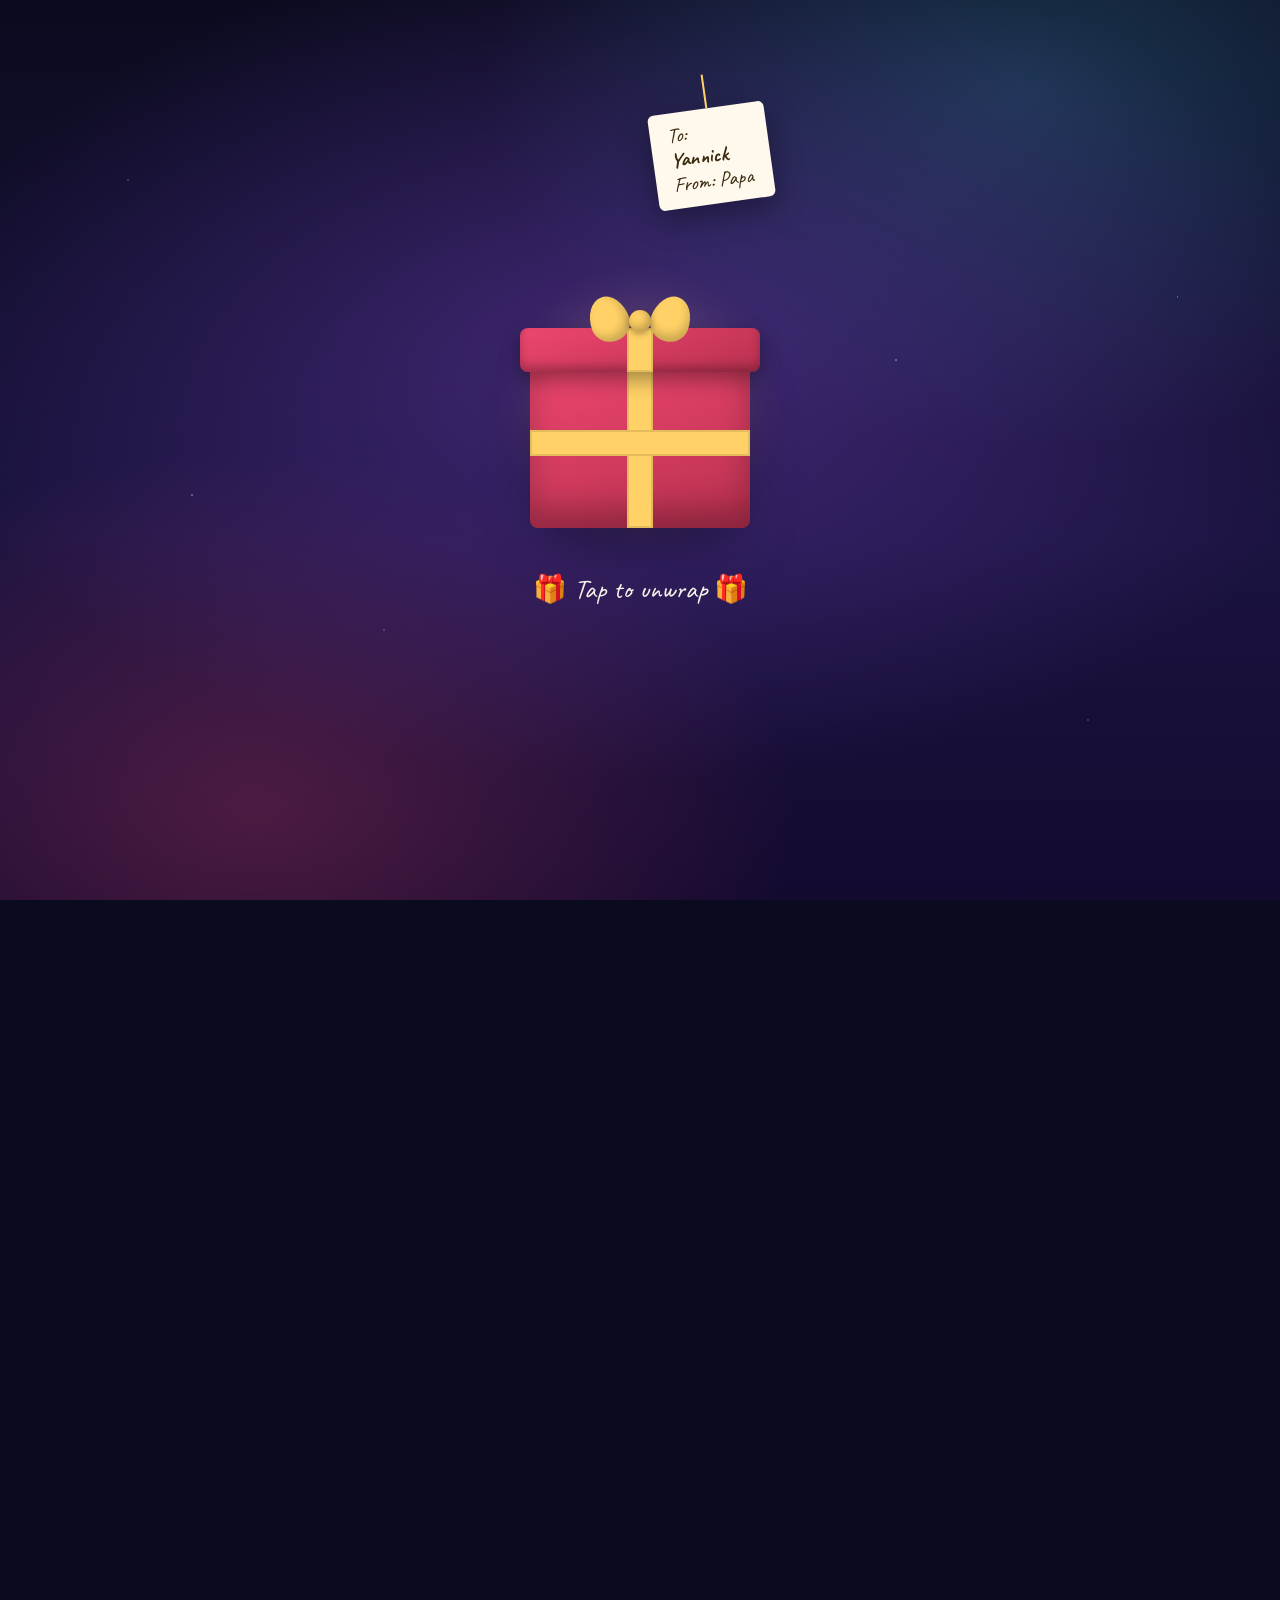
==== index.html @ 854dd278 "Initial commit: brigger.dk birthday gift site Static HTML/CSS/JS site with gift-box unwrap intro, fu" ====
<!doctype html>
<html lang="en">
<head>
  <meta charset="utf-8">
  <meta name="viewport" content="width=device-width, initial-scale=1, viewport-fit=cover">
  <title>brigger.dk — A gift for Yannick</title>
  <meta name="description" content="A little corner of the internet, wrapped up with love. brigger.dk is Yannick Brigger's own domain — a birthday present from Papa.">
  <meta name="theme-color" content="#0b0b1f">
  <link rel="icon" href="data:image/svg+xml,%3Csvg xmlns='http://www.w3.org/2000/svg' viewBox='0 0 100 100'%3E%3Ctext y='.9em' font-size='90'%3E%F0%9F%8E%81%3C/text%3E%3C/svg%3E">
  <link rel="preconnect" href="https://fonts.googleapis.com">
  <link rel="preconnect" href="https://fonts.gstatic.com" crossorigin>
  <link href="https://fonts.googleapis.com/css2?family=Fraunces:ital,wght@0,400;0,700;0,900;1,700&family=Inter:wght@400;500;600&family=Caveat:wght@500;700&display=swap" rel="stylesheet">
  <link rel="stylesheet" href="styles.css">
</head>
<body>

  <!-- =========================================================
       SCENE 1 — The gift box (intro)
       ========================================================= -->
  <section id="gift-scene" aria-label="A gift to unwrap">
    <div class="stars" aria-hidden="true"></div>

    <div class="gift-stage">
      <div class="tag" aria-hidden="true">
        <span class="tag-line">To: <strong>Yannick</strong></span>
        <span class="tag-line">From: Papa</span>
      </div>

      <div class="gift-box" id="giftBox" role="button" tabindex="0"
           aria-label="Tap to unwrap your birthday present">
        <div class="box-lid">
          <div class="ribbon-h"></div>
        </div>
        <div class="box-body">
          <div class="ribbon-v"></div>
          <div class="ribbon-h"></div>
        </div>
        <div class="bow">
          <span class="bow-left"></span>
          <span class="bow-right"></span>
          <span class="bow-knot"></span>
        </div>
        <div class="glow" aria-hidden="true"></div>
      </div>

      <p class="unwrap-hint">🎁 Tap to unwrap 🎁</p>
    </div>

    <canvas id="confetti" aria-hidden="true"></canvas>
  </section>


  <!-- =========================================================
       SCENE 2 — The site itself (revealed after unwrap)
       ========================================================= -->
  <main id="site" aria-hidden="true">

    <!-- Hero -->
    <header class="hero">
      <div class="hero-inner">
        <p class="kicker">brigger.dk presents</p>
        <h1>
          <span class="wish" id="wish">Happy Birthday</span><span class="wish-comma">,</span><br>
          <span class="name">Yannick!</span>
        </h1>
        <p class="sub">A tiny corner of the internet, wrapped up and handed to you with love. <br>Do whatever you want with it — it's yours. 💙</p>
        <a class="scroll-cue" href="#about" aria-label="Scroll for more">
          <span></span>
        </a>
      </div>
    </header>

    <!-- About / fun facts -->
    <section class="section about" id="about">
      <h2>Things the world should know about the birthday kid</h2>
      <div class="cards">
        <article class="card reveal"><span class="emoji">🇨🇭🇺🇸</span><h3>Swiss &amp; American</h3><p>One passport wasn't enough.</p></article>
        <article class="card reveal"><span class="emoji">🎓</span><h3>Master of Arts in Law &amp; Economics</h3><p>University of St. Gallen. Yes, <em>that</em> HSG.</p></article>
        <article class="card reveal"><span class="emoji">🇩🇰</span><h3>Lives in Copenhagen</h3><p>Mathildevej 16A — practising his Danish on unsuspecting locals.</p></article>
        <article class="card reveal"><span class="emoji">🗣️</span><h3>Speaks 5 languages</h3><p>German, English, French, Spanish, and a brave amount of Danish.</p></article>
        <article class="card reveal"><span class="emoji">🎾</span><h3>Tennis coach since 2015</h3><p>Eight years teaching kids (and a 45+ women's team) the backhand.</p></article>
        <article class="card reveal"><span class="emoji">⛷️</span><h3>Ski fanatic</h3><p>Will find snow anywhere. Will drive hours for it.</p></article>
        <article class="card reveal"><span class="emoji">⛵</span><h3>Sailor</h3><p>Wind, water, sails — happy place.</p></article>
        <article class="card reveal"><span class="emoji">🎹</span><h3>Pianist</h3><p>Has been known to fill a room with music.</p></article>
        <article class="card reveal"><span class="emoji">🌱</span><h3>Founder's Associate @ mympact</h3><p>Helped scale it to CHF 850k and 10k users. Casual.</p></article>
        <article class="card reveal"><span class="emoji">🎭</span><h3>Founded the Cabaret Card of Lucerne</h3><p>Because cabaret in Lucerne needed its own loyalty card. Obviously.</p></article>
        <article class="card reveal"><span class="emoji">⚖️</span><h3>Also a Bachelor of Law</h3><p>In case the Master's wasn't enough.</p></article>
        <article class="card reveal"><span class="emoji">💙</span><h3>A really good son</h3><p>This one is from Papa. No notes.</p></article>
      </div>
    </section>

    <!-- Photos -->
    <section class="section gallery" id="gallery">
      <h2>A few favourite moments</h2>
      <p class="gallery-sub">Papa's still picking the best ones. Check back soon.</p>
      <div class="photo-grid" id="photoGrid">
        <!-- filled by script.js from photos/manifest.json -->
      </div>
      <div class="photo-placeholder" id="photoPlaceholder">
        <span class="ph-emoji">📸</span>
        <p>Photos incoming. Papa is currently buried in a pile of hard drives.</p>
      </div>
    </section>

    <!-- Adventures timeline -->
    <section class="section timeline-wrap" id="adventures">
      <h2>Adventures so far</h2>
      <p class="timeline-sub">A very incomplete chronology, told in emojis.</p>
      <ol class="timeline">
        <li class="reveal"><span class="yr">2010</span><h3>📚 Kantonsschule Reussbühl</h3><p>The Swiss adventure begins in earnest.</p></li>
        <li class="reveal"><span class="yr">2014</span><h3>🇫🇷 Lycée Jean-Piaget, Neuchâtel</h3><p>French intensifies.</p></li>
        <li class="reveal"><span class="yr">2015</span><h3>🎾 First tennis coaching gig</h3><p>TC Littau. A generation of junior players begins.</p></li>
        <li class="reveal"><span class="yr">2016</span><h3>🇪🇸 Madrid — Estudio Sampere</h3><p>Spanish B1. ¡Vamos!</p></li>
        <li class="reveal"><span class="yr">2017</span><h3>⚖️ BLaw @ Universität Zürich</h3><p>Law school. Also: Swiss Armed Forces recruit.</p></li>
        <li class="reveal"><span class="yr">2018</span><h3>🎭 Founded Carta Cultura</h3><p>Cabaret Card of Lucerne. 200+ customers.</p></li>
        <li class="reveal"><span class="yr">2019</span><h3>📖 getAbstract Internship</h3><p>Two customer contracts worth CHF 10k+. Papa was pleased.</p></li>
        <li class="reveal"><span class="yr">2021</span><h3>🎓 MLE @ HSG</h3><p>Law meets economics meets entrepreneurship.</p></li>
        <li class="reveal"><span class="yr">2022</span><h3>🌱 mympact — Founder's Associate</h3><p>From CO₂ tracker to sustainable e-marketplace.</p></li>
        <li class="reveal"><span class="yr">2022</span><h3>🏛️ VP of Industrial Club HSG</h3><p>Fastest-growing student club on campus.</p></li>
        <li class="reveal"><span class="yr">2024</span><h3>🇩🇰 Copenhagen move</h3><p>Mympact, København, Mathildevej. A new chapter.</p></li>
        <li class="reveal"><span class="yr">202?</span><h3>✨ Whatever you make of brigger.dk</h3><p>That part is up to you.</p></li>
      </ol>
    </section>

    <!-- CV section -->
    <section class="section cv" id="cv">
      <h2>The official version</h2>
      <p>Prefer your birthday presents in PDF format? Here's the full CV.</p>
      <div class="cv-actions">
        <a class="btn primary" href="YannickBriggerResume.pdf" target="_blank" rel="noopener">Open the CV ↗</a>
        <a class="btn ghost" href="YannickBriggerResume.pdf" download>Download</a>
      </div>
    </section>

    <!-- Note from Papa -->
    <section class="section note" id="note">
      <div class="note-card">
        <h2>A note from Papa</h2>
        <p>Yannick,</p>
        <p>
          This little domain is a birthday gift, but really it's a promise:
          that whatever you build next — a portfolio, a blog, a startup,
          a crazy side project at 2 a.m. on a Tuesday — you have a home on
          the web with <em>your name on the door</em>.
        </p>
        <p>
          Use it. Break it. Rebuild it. Make it weird, make it beautiful,
          make it something only you would dream up. I'll be cheering
          from wherever I am.
        </p>
        <p>
          Happy Birthday, son. I'm proud of you every single day.
        </p>
        <p class="sig">— Papa 💙</p>
      </div>
    </section>

    <footer class="footer">
      <p><strong>brigger.dk</strong> · built with love in 2026 · 🎁</p>
      <p class="tiny">Psst — try the Konami code.</p>
    </footer>
  </main>

  <script src="script.js"></script>
</body>
</html>
---- styles.css ----
/* =========================================================
   brigger.dk — a birthday gift
   ========================================================= */

:root {
  --bg-0: #0b0b1f;
  --bg-1: #1b1340;
  --bg-2: #3b1b6a;
  --ink: #f6f3ea;
  --ink-dim: #cfc9d9;
  --accent: #ffd166;          /* ribbon gold */
  --accent-2: #ef476f;        /* ribbon pink */
  --accent-3: #06d6a0;        /* confetti green */
  --accent-4: #4cc9f0;        /* confetti blue */
  --box: #ef476f;             /* the gift box itself */
  --box-dark: #b8304f;
  --paper: #fff8ec;
  --radius: 18px;
  --shadow: 0 20px 60px -20px rgba(0,0,0,0.5);
}

* { box-sizing: border-box; }
html, body { margin: 0; padding: 0; }
body {
  font-family: "Inter", system-ui, -apple-system, Segoe UI, Roboto, sans-serif;
  color: var(--ink);
  background: var(--bg-0);
  -webkit-font-smoothing: antialiased;
  overflow-x: hidden;
}

h1, h2, h3 { font-family: "Fraunces", Georgia, serif; font-weight: 900; letter-spacing: -0.01em; }
h2 { font-size: clamp(1.8rem, 4vw, 2.8rem); margin: 0 0 1rem; }
h3 { font-size: 1.15rem; margin: 0 0 0.35rem; }
p  { line-height: 1.6; }
a  { color: var(--accent); }

/* =========================================================
   SCENE 1 — Gift box
   ========================================================= */
#gift-scene {
  position: fixed; inset: 0;
  display: grid; place-items: center;
  background:
    radial-gradient(1200px 700px at 50% 40%, rgba(99, 58, 168, 0.55), transparent 60%),
    radial-gradient(900px 600px at 20% 90%, rgba(239, 71, 111, 0.25), transparent 60%),
    radial-gradient(900px 600px at 80% 10%, rgba(76, 201, 240, 0.22), transparent 60%),
    linear-gradient(180deg, var(--bg-0), var(--bg-1) 60%, #140a30);
  z-index: 100;
  overflow: hidden;
  transition: opacity 700ms ease, transform 700ms ease;
}
#gift-scene.done { opacity: 0; pointer-events: none; transform: scale(1.04); }

.stars {
  position: absolute; inset: 0;
  background-image:
    radial-gradient(1px 1px at 10% 20%, #fff, transparent),
    radial-gradient(1px 1px at 30% 70%, #fff, transparent),
    radial-gradient(1.5px 1.5px at 70% 40%, #fff, transparent),
    radial-gradient(1px 1px at 85% 80%, #fff, transparent),
    radial-gradient(1px 1px at 55% 15%, #fff, transparent),
    radial-gradient(1.2px 1.2px at 42% 50%, #fff, transparent),
    radial-gradient(1px 1px at 92% 33%, #fff, transparent),
    radial-gradient(1.4px 1.4px at 15% 55%, #fff, transparent);
  opacity: 0.55;
  animation: twinkle 4s ease-in-out infinite alternate;
}
@keyframes twinkle { from { opacity: 0.35; } to { opacity: 0.75; } }

.gift-stage {
  position: relative;
  display: grid; place-items: center;
  gap: 1.5rem;
  perspective: 1200px;
}

/* Name tag */
.tag {
  position: absolute;
  top: -180px;
  left: 55%;
  transform: rotate(-8deg);
  background: var(--paper);
  color: #3a2b10;
  padding: 0.6rem 1.1rem 0.7rem;
  border-radius: 6px;
  font-family: "Caveat", cursive;
  font-size: 1.3rem;
  box-shadow: 0 10px 30px rgba(0,0,0,0.35);
  display: grid;
  line-height: 1.2;
}
.tag::before {
  content: "";
  position: absolute;
  top: -34px; left: 50%;
  width: 2px; height: 34px;
  background: var(--accent);
}
.tag strong { font-weight: 700; }

/* The box */
.gift-box {
  position: relative;
  width: 260px;
  height: 240px;
  transform-style: preserve-3d;
  cursor: pointer;
  animation: float 4s ease-in-out infinite;
}
.gift-box:focus-visible { outline: 3px dashed var(--accent); outline-offset: 14px; border-radius: 8px; }
@keyframes float {
  0%, 100% { transform: translateY(0); }
  50%      { transform: translateY(-10px); }
}

.box-body {
  position: absolute;
  bottom: 0; left: 50%;
  transform: translateX(-50%);
  width: 220px; height: 170px;
  background: linear-gradient(160deg, var(--box) 0%, var(--box-dark) 100%);
  border-radius: 8px;
  box-shadow: var(--shadow), inset 0 -20px 30px rgba(0,0,0,0.25);
}
.box-lid {
  position: absolute;
  top: 40px; left: 50%;
  transform: translateX(-50%);
  width: 240px; height: 44px;
  background: linear-gradient(160deg, var(--box) 0%, var(--box-dark) 100%);
  border-radius: 8px;
  box-shadow: 0 8px 20px rgba(0,0,0,0.35), inset 0 -6px 10px rgba(0,0,0,0.25);
  transform-origin: 50% 100%;
  transition: transform 900ms cubic-bezier(.2,.8,.2,1.2), opacity 900ms ease;
  z-index: 3;
}

/* Ribbons */
.box-body .ribbon-v {
  position: absolute;
  left: 50%; top: 0; bottom: 0;
  width: 26px;
  transform: translateX(-50%);
  background: var(--accent);
  box-shadow: inset 0 0 0 2px rgba(0,0,0,0.1);
}
.box-body .ribbon-h {
  position: absolute;
  left: 0; right: 0; top: 50%;
  height: 26px;
  transform: translateY(-50%);
  background: var(--accent);
  box-shadow: inset 0 0 0 2px rgba(0,0,0,0.1);
}
.box-lid .ribbon-h {
  position: absolute;
  left: 50%; top: 0;
  transform: translateX(-50%);
  width: 26px; height: 100%;
  background: var(--accent);
  box-shadow: inset 0 0 0 2px rgba(0,0,0,0.1);
}

/* Bow on top of lid */
.bow {
  position: absolute;
  top: 8px; left: 50%;
  transform: translateX(-50%);
  width: 100px; height: 50px;
  z-index: 4;
  transition: transform 900ms cubic-bezier(.2,.8,.2,1.2), opacity 500ms ease;
}
.bow-left, .bow-right {
  position: absolute;
  top: 0;
  width: 46px; height: 46px;
  background: var(--accent);
  border-radius: 50% 50% 50% 50% / 60% 60% 40% 40%;
  box-shadow: inset -4px -6px 10px rgba(0,0,0,0.2);
}
.bow-left  { left: -4px;  transform: rotate(-20deg) scaleX(0.85); }
.bow-right { right: -4px; transform: rotate(20deg)  scaleX(0.85); }
.bow-knot {
  position: absolute;
  top: 14px; left: 50%;
  transform: translateX(-50%);
  width: 22px; height: 22px;
  background: var(--accent);
  border-radius: 50%;
  box-shadow: inset -3px -4px 8px rgba(0,0,0,0.25), 0 2px 6px rgba(0,0,0,0.3);
}

.glow {
  position: absolute;
  inset: -30px;
  border-radius: 50%;
  background: radial-gradient(circle, rgba(255,209,102,0.35), transparent 60%);
  filter: blur(16px);
  z-index: -1;
  animation: pulse 3s ease-in-out infinite;
}
@keyframes pulse {
  0%, 100% { transform: scale(0.95); opacity: 0.7; }
  50%      { transform: scale(1.08); opacity: 1; }
}

.unwrap-hint {
  font-family: "Caveat", cursive;
  font-size: 1.7rem;
  color: var(--ink);
  margin: 1rem 0 0;
  text-align: center;
  animation: bob 2s ease-in-out infinite;
}
@keyframes bob { 0%,100% { transform: translateY(0); } 50% { transform: translateY(-6px); } }

/* Opened state */
.gift-box.opened .box-lid {
  transform: translateX(-50%) translateY(-200px) rotate(-25deg);
  opacity: 0;
}
.gift-box.opened .bow {
  transform: translateX(-50%) translateY(-260px) rotate(30deg);
  opacity: 0;
}
.gift-box.opened { animation: none; transform: translateY(6px); }

/* Confetti canvas */
#confetti {
  position: absolute; inset: 0;
  width: 100%; height: 100%;
  pointer-events: none;
}

/* =========================================================
   SCENE 2 — The site
   ========================================================= */
#site {
  opacity: 0;
  transform: translateY(20px);
  transition: opacity 800ms ease 200ms, transform 800ms ease 200ms;
}
#site.live {
  opacity: 1;
  transform: none;
}

/* Hero */
.hero {
  min-height: 100svh;
  display: grid; place-items: center;
  padding: 4rem 1.25rem;
  background:
    radial-gradient(800px 500px at 50% 30%, rgba(239,71,111,0.22), transparent 60%),
    radial-gradient(900px 600px at 80% 80%, rgba(76,201,240,0.18), transparent 60%),
    linear-gradient(180deg, #140a30 0%, #1b1340 50%, #0b0b1f 100%);
  text-align: center;
  position: relative;
}
.hero-inner { max-width: 820px; }
.kicker {
  text-transform: uppercase;
  letter-spacing: 0.25em;
  font-size: 0.75rem;
  color: var(--accent);
  margin: 0 0 1rem;
}
.hero h1 {
  font-size: clamp(2.5rem, 8vw, 5.5rem);
  line-height: 1.02;
  margin: 0;
}
.hero h1 .wish {
  display: inline-block;
  background: linear-gradient(90deg, var(--accent), var(--accent-2) 60%, var(--accent-4));
  -webkit-background-clip: text;
  background-clip: text;
  color: transparent;
  min-width: 6ch;
}
.hero h1 .wish-comma { color: var(--ink); }
.hero h1 .name {
  font-style: italic;
  color: var(--ink);
}
.hero .sub {
  margin: 1.5rem auto 0;
  max-width: 540px;
  color: var(--ink-dim);
  font-size: 1.1rem;
}

.scroll-cue {
  display: inline-block;
  margin-top: 3rem;
  width: 24px; height: 40px;
  border: 2px solid var(--ink-dim);
  border-radius: 14px;
  position: relative;
}
.scroll-cue span {
  position: absolute;
  top: 6px; left: 50%;
  width: 3px; height: 8px;
  background: var(--accent);
  border-radius: 2px;
  transform: translateX(-50%);
  animation: scroll 1.8s ease-in-out infinite;
}
@keyframes scroll {
  0%   { transform: translate(-50%, 0);   opacity: 1; }
  70%  { transform: translate(-50%, 14px); opacity: 0; }
  100% { transform: translate(-50%, 0);   opacity: 0; }
}

/* Generic section */
.section {
  padding: 6rem 1.25rem;
  max-width: 1100px;
  margin: 0 auto;
}
.section > h2 {
  text-align: center;
  background: linear-gradient(90deg, var(--accent), var(--accent-2));
  -webkit-background-clip: text; background-clip: text;
  color: transparent;
}
.section > p { text-align: center; color: var(--ink-dim); }

/* About cards */
.cards {
  margin-top: 3rem;
  display: grid;
  grid-template-columns: repeat(auto-fit, minmax(230px, 1fr));
  gap: 1rem;
}
.card {
  background: rgba(255,255,255,0.04);
  border: 1px solid rgba(255,255,255,0.08);
  border-radius: var(--radius);
  padding: 1.25rem 1.1rem 1.1rem;
  transition: transform 300ms ease, border-color 300ms ease, background 300ms ease;
  backdrop-filter: blur(6px);
}
.card:hover {
  transform: translateY(-4px);
  border-color: rgba(255,209,102,0.5);
  background: rgba(255,255,255,0.06);
}
.card .emoji { font-size: 1.8rem; display: block; margin-bottom: 0.5rem; }
.card p { color: var(--ink-dim); margin: 0; font-size: 0.95rem; }

/* Gallery */
.gallery-sub { margin-bottom: 2rem; }
.photo-grid {
  display: grid;
  grid-template-columns: repeat(auto-fill, minmax(220px, 1fr));
  gap: 12px;
}
.photo-grid img {
  width: 100%;
  aspect-ratio: 1;
  object-fit: cover;
  border-radius: 14px;
  cursor: zoom-in;
  transition: transform 300ms ease, box-shadow 300ms ease;
  border: 1px solid rgba(255,255,255,0.1);
}
.photo-grid img:hover { transform: scale(1.03); box-shadow: var(--shadow); }
.photo-placeholder {
  display: grid; place-items: center;
  padding: 3rem 1rem;
  border: 2px dashed rgba(255,255,255,0.2);
  border-radius: var(--radius);
  color: var(--ink-dim);
  text-align: center;
}
.photo-placeholder .ph-emoji { font-size: 3rem; display: block; margin-bottom: 0.5rem; }
.photo-placeholder.hidden { display: none; }

/* Photo lightbox */
#lightbox {
  position: fixed; inset: 0;
  background: rgba(0,0,0,0.92);
  display: none;
  place-items: center;
  z-index: 500;
  padding: 2rem;
  cursor: zoom-out;
}
#lightbox.visible { display: grid; }
#lightbox img {
  max-width: 100%;
  max-height: 100%;
  border-radius: 8px;
  box-shadow: var(--shadow);
}

/* Timeline */
.timeline-sub { margin-bottom: 3rem; }
.timeline {
  list-style: none;
  margin: 0 auto; padding: 0;
  max-width: 720px;
  position: relative;
}
.timeline::before {
  content: "";
  position: absolute;
  left: 80px; top: 0; bottom: 0;
  width: 2px;
  background: linear-gradient(180deg, var(--accent), var(--accent-2), var(--accent-4));
  opacity: 0.5;
}
.timeline li {
  position: relative;
  padding: 1rem 0 1rem 120px;
}
.timeline .yr {
  position: absolute;
  left: 0; top: 1.1rem;
  width: 60px;
  font-family: "Fraunces", serif;
  font-weight: 900;
  font-size: 1.1rem;
  color: var(--accent);
  text-align: right;
}
.timeline li::before {
  content: "";
  position: absolute;
  left: 73px; top: 1.4rem;
  width: 16px; height: 16px;
  background: var(--bg-0);
  border: 3px solid var(--accent);
  border-radius: 50%;
  box-shadow: 0 0 0 4px rgba(255,209,102,0.15);
}
.timeline li p { color: var(--ink-dim); margin: 0; }

/* CV section */
.cv { text-align: center; }
.cv-actions {
  display: flex; gap: 1rem; flex-wrap: wrap;
  justify-content: center;
  margin-top: 2rem;
}
.btn {
  display: inline-block;
  padding: 0.9rem 1.6rem;
  border-radius: 999px;
  text-decoration: none;
  font-weight: 600;
  transition: transform 150ms ease, box-shadow 200ms ease;
}
.btn.primary {
  background: linear-gradient(90deg, var(--accent), var(--accent-2));
  color: #2a0b18;
  box-shadow: 0 10px 24px -8px rgba(239,71,111,0.6);
}
.btn.ghost {
  border: 2px solid var(--accent);
  color: var(--accent);
}
.btn:hover { transform: translateY(-2px); }

/* Note from Papa */
.note { max-width: 720px; }
.note-card {
  background: linear-gradient(160deg, #fff8ec, #fbe7c6);
  color: #2a1a06;
  border-radius: 22px;
  padding: 3rem 2rem;
  box-shadow: var(--shadow), inset 0 0 0 1px rgba(0,0,0,0.04);
  font-family: "Caveat", cursive;
  font-size: 1.45rem;
  line-height: 1.5;
  transform: rotate(-0.5deg);
}
.note-card h2 {
  font-family: "Fraunces", serif;
  color: #8a1538;
  text-align: left;
  background: none;
  -webkit-text-fill-color: currentColor;
  font-size: 2rem;
  margin-bottom: 1rem;
}
.note-card em { font-style: italic; color: #8a1538; }
.note-card .sig {
  text-align: right;
  font-size: 1.8rem;
  margin-top: 1.5rem;
  color: #8a1538;
}

/* Footer */
.footer {
  text-align: center;
  padding: 3rem 1rem 4rem;
  color: var(--ink-dim);
  border-top: 1px solid rgba(255,255,255,0.08);
  margin-top: 4rem;
}
.footer .tiny { font-size: 0.75rem; opacity: 0.5; margin-top: 0.5rem; }

/* Reveal-on-scroll */
.reveal {
  opacity: 0;
  transform: translateY(24px);
  transition: opacity 700ms ease, transform 700ms ease;
}
.reveal.in {
  opacity: 1;
  transform: none;
}

/* Respect reduced motion */
@media (prefers-reduced-motion: reduce) {
  *, *::before, *::after {
    animation-duration: 0.001ms !important;
    transition-duration: 0.001ms !important;
  }
  .reveal { opacity: 1; transform: none; }
}

/* Small screens */
@media (max-width: 600px) {
  .tag { top: -150px; left: 50%; transform: translateX(-20%) rotate(-8deg); }
  .gift-box { width: 220px; height: 210px; }
  .box-body { width: 190px; height: 145px; }
  .box-lid { width: 208px; top: 34px; }
  .timeline::before { left: 12px; }
  .timeline li { padding-left: 50px; }
  .timeline .yr { position: static; display: block; margin-bottom: 0.3rem; }
  .timeline li::before { left: 5px; }
  .section { padding: 4rem 1rem; }
}
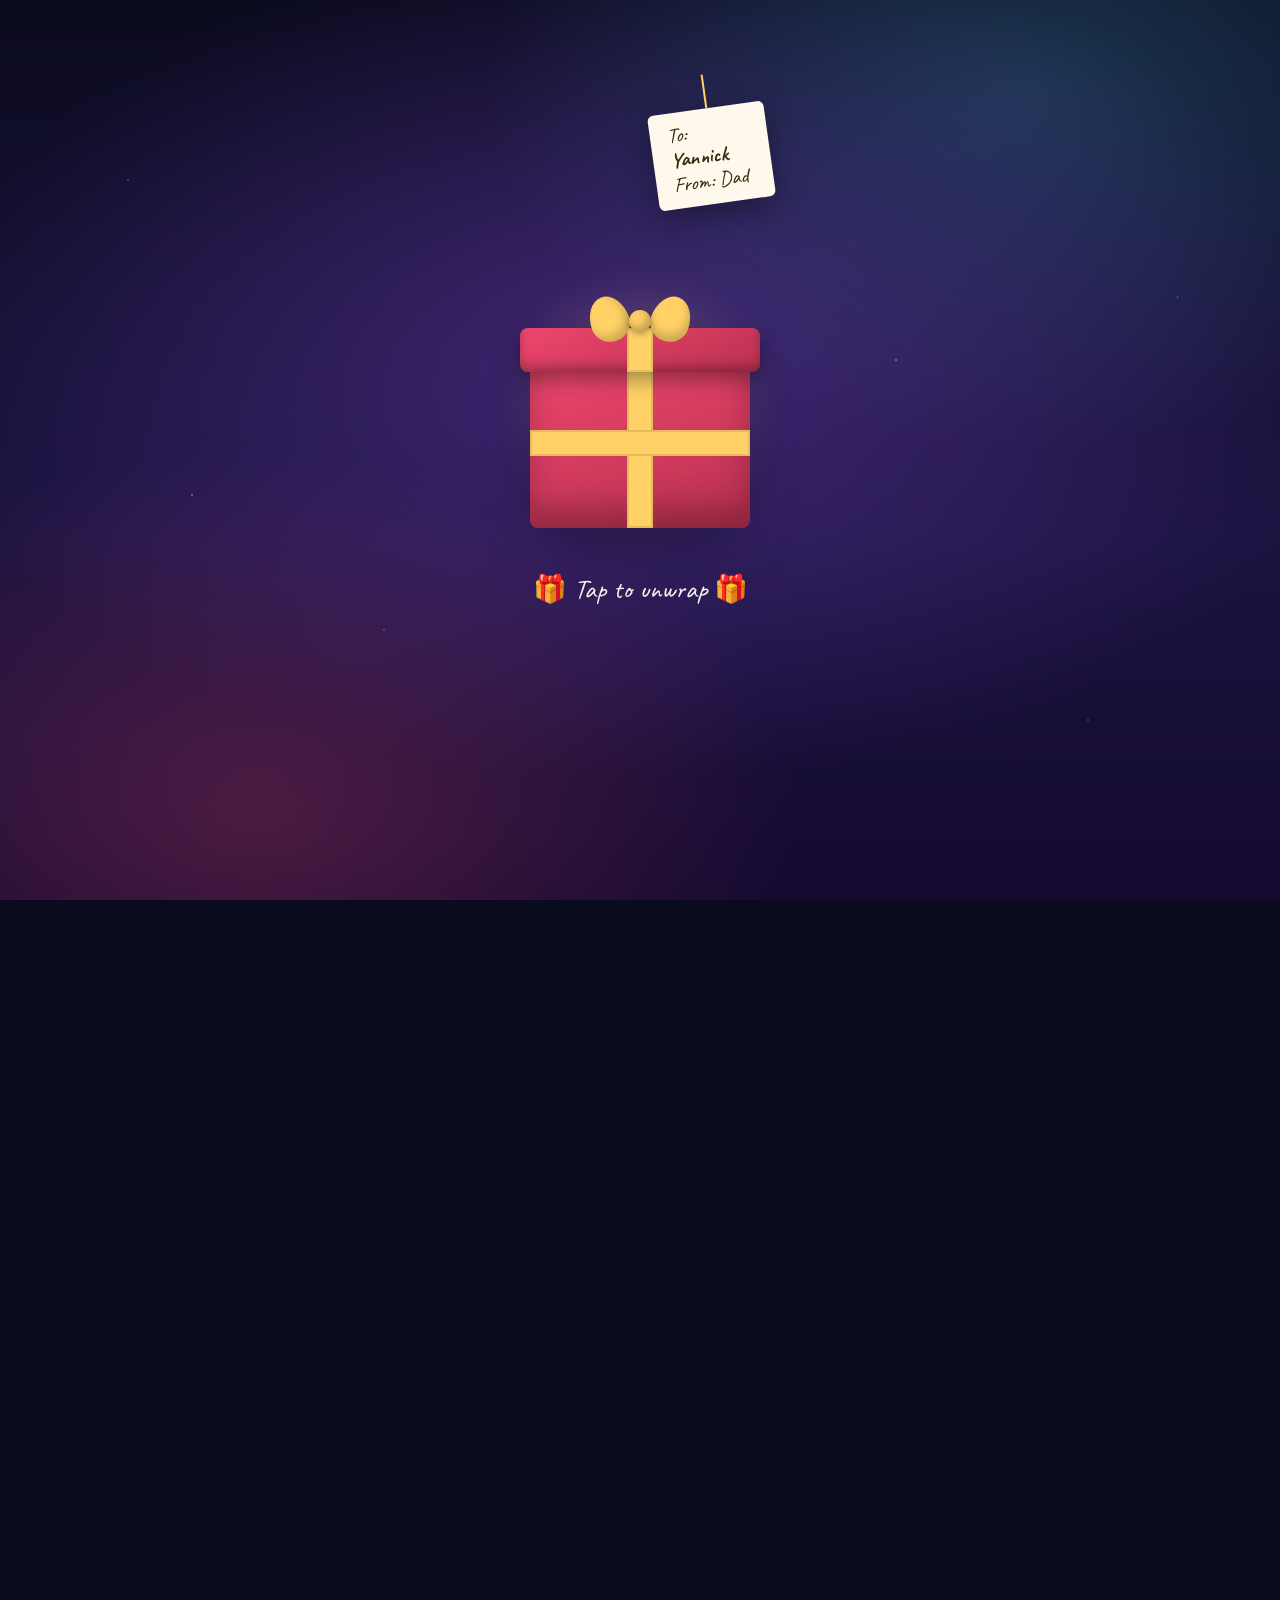
==== commit e6ac9e7a: "Photo gallery, lightbox nav, VPS deploy, Dad rename - scripts/optimize-photos.sh: resize originals t" ====
--- a/index.html
+++ b/index.html
@@ -4,7 +4,7 @@
   <meta charset="utf-8">
   <meta name="viewport" content="width=device-width, initial-scale=1, viewport-fit=cover">
   <title>brigger.dk — A gift for Yannick</title>
-  <meta name="description" content="A little corner of the internet, wrapped up with love. brigger.dk is Yannick Brigger's own domain — a birthday present from Papa.">
+  <meta name="description" content="A little corner of the internet, wrapped up with love. brigger.dk is Yannick Brigger's own domain — a birthday present from Dad.">
   <meta name="theme-color" content="#0b0b1f">
   <link rel="icon" href="data:image/svg+xml,%3Csvg xmlns='http://www.w3.org/2000/svg' viewBox='0 0 100 100'%3E%3Ctext y='.9em' font-size='90'%3E%F0%9F%8E%81%3C/text%3E%3C/svg%3E">
   <link rel="preconnect" href="https://fonts.googleapis.com">
@@ -23,7 +23,7 @@
     <div class="gift-stage">
       <div class="tag" aria-hidden="true">
         <span class="tag-line">To: <strong>Yannick</strong></span>
-        <span class="tag-line">From: Papa</span>
+        <span class="tag-line">From: Dad</span>
       </div>
 
       <div class="gift-box" id="giftBox" role="button" tabindex="0"
@@ -83,22 +83,23 @@
         <article class="card reveal"><span class="emoji">⛵</span><h3>Sailor</h3><p>Wind, water, sails — happy place.</p></article>
         <article class="card reveal"><span class="emoji">🎹</span><h3>Pianist</h3><p>Has been known to fill a room with music.</p></article>
         <article class="card reveal"><span class="emoji">🌱</span><h3>Founder's Associate @ mympact</h3><p>Helped scale it to CHF 850k and 10k users. Casual.</p></article>
+        <article class="card reveal"><span class="emoji">🎯</span><h3>GTM Lead @ Pandektes</h3><p>From SDR to Account Executive to GTM Lead in 19 months. The legal research platform of the future — and Yannick's helping the world find it.</p></article>
         <article class="card reveal"><span class="emoji">🎭</span><h3>Founded the Cabaret Card of Lucerne</h3><p>Because cabaret in Lucerne needed its own loyalty card. Obviously.</p></article>
         <article class="card reveal"><span class="emoji">⚖️</span><h3>Also a Bachelor of Law</h3><p>In case the Master's wasn't enough.</p></article>
-        <article class="card reveal"><span class="emoji">💙</span><h3>A really good son</h3><p>This one is from Papa. No notes.</p></article>
+        <article class="card reveal"><span class="emoji">💙</span><h3>A really good son</h3><p>This one is from Dad. No notes.</p></article>
       </div>
     </section>
 
     <!-- Photos -->
     <section class="section gallery" id="gallery">
       <h2>A few favourite moments</h2>
-      <p class="gallery-sub">Papa's still picking the best ones. Check back soon.</p>
+      <p class="gallery-sub">A lifetime of you, scrolling past. Tap any photo to open it.</p>
       <div class="photo-grid" id="photoGrid">
         <!-- filled by script.js from photos/manifest.json -->
       </div>
       <div class="photo-placeholder" id="photoPlaceholder">
         <span class="ph-emoji">📸</span>
-        <p>Photos incoming. Papa is currently buried in a pile of hard drives.</p>
+        <p>Photos incoming. Dad is currently buried in a pile of hard drives.</p>
       </div>
     </section>
 
@@ -113,11 +114,14 @@
         <li class="reveal"><span class="yr">2016</span><h3>🇪🇸 Madrid — Estudio Sampere</h3><p>Spanish B1. ¡Vamos!</p></li>
         <li class="reveal"><span class="yr">2017</span><h3>⚖️ BLaw @ Universität Zürich</h3><p>Law school. Also: Swiss Armed Forces recruit.</p></li>
         <li class="reveal"><span class="yr">2018</span><h3>🎭 Founded Carta Cultura</h3><p>Cabaret Card of Lucerne. 200+ customers.</p></li>
-        <li class="reveal"><span class="yr">2019</span><h3>📖 getAbstract Internship</h3><p>Two customer contracts worth CHF 10k+. Papa was pleased.</p></li>
+        <li class="reveal"><span class="yr">2019</span><h3>📖 getAbstract Internship</h3><p>Two customer contracts worth CHF 10k+. Dad was pleased.</p></li>
         <li class="reveal"><span class="yr">2021</span><h3>🎓 MLE @ HSG</h3><p>Law meets economics meets entrepreneurship.</p></li>
         <li class="reveal"><span class="yr">2022</span><h3>🌱 mympact — Founder's Associate</h3><p>From CO₂ tracker to sustainable e-marketplace.</p></li>
         <li class="reveal"><span class="yr">2022</span><h3>🏛️ VP of Industrial Club HSG</h3><p>Fastest-growing student club on campus.</p></li>
-        <li class="reveal"><span class="yr">2024</span><h3>🇩🇰 Copenhagen move</h3><p>Mympact, København, Mathildevej. A new chapter.</p></li>
+        <li class="reveal"><span class="yr">2024</span><h3>🇩🇰 Copenhagen move</h3><p>København, Mathildevej 16A. A new chapter in a new country.</p></li>
+        <li class="reveal"><span class="yr">2024</span><h3>🚀 Pandektes — Sales Development Rep</h3><p>First step inside the legal-tech rocket. August 2024.</p></li>
+        <li class="reveal"><span class="yr">2025</span><h3>📈 Pandektes — Account Executive</h3><p>Promoted in April 2025. Closing deals in Danish, German, English — take your pick.</p></li>
+        <li class="reveal"><span class="yr">2026</span><h3>🎯 Pandektes — GTM Lead</h3><p>Promoted again in March 2026. Running go-to-market for a platform that's rewriting how legal teams do research.</p></li>
         <li class="reveal"><span class="yr">202?</span><h3>✨ Whatever you make of brigger.dk</h3><p>That part is up to you.</p></li>
       </ol>
     </section>
@@ -132,10 +136,10 @@
       </div>
     </section>
 
-    <!-- Note from Papa -->
+    <!-- Note from Dad -->
     <section class="section note" id="note">
       <div class="note-card">
-        <h2>A note from Papa</h2>
+        <h2>A note from Dad</h2>
         <p>Yannick,</p>
         <p>
           This little domain is a birthday gift, but really it's a promise:
@@ -149,9 +153,9 @@
           from wherever I am.
         </p>
         <p>
-          Happy Birthday, son. I'm proud of you every single day.
+          Happy Birthday, Yannick. I'm proud of you every single day.
         </p>
-        <p class="sig">— Papa 💙</p>
+        <p class="sig">— Dad 💙</p>
       </div>
     </section>
 
--- a/styles.css
+++ b/styles.css
@@ -396,6 +396,43 @@
   max-height: 100%;
   border-radius: 8px;
   box-shadow: var(--shadow);
+  cursor: default;
+}
+.lb-btn {
+  position: fixed;
+  background: rgba(0,0,0,0.45);
+  color: #fff;
+  border: 1px solid rgba(255,255,255,0.2);
+  border-radius: 999px;
+  font-family: "Fraunces", serif;
+  cursor: pointer;
+  transition: background 150ms ease, transform 150ms ease, border-color 150ms ease;
+  display: grid; place-items: center;
+  line-height: 1;
+  padding: 0;
+  backdrop-filter: blur(6px);
+  -webkit-backdrop-filter: blur(6px);
+}
+.lb-btn:hover { background: rgba(255,255,255,0.18); border-color: rgba(255,255,255,0.5); }
+.lb-prev, .lb-next {
+  top: 50%;
+  width: 56px; height: 56px;
+  font-size: 2.4rem;
+  transform: translateY(-50%);
+}
+.lb-prev:hover, .lb-next:hover { transform: translateY(-50%) scale(1.08); }
+.lb-prev { left: 1.5rem; }
+.lb-next { right: 1.5rem; }
+.lb-close {
+  top: 1.25rem; right: 1.25rem;
+  width: 44px; height: 44px;
+  font-size: 1.8rem;
+}
+.lb-close:hover { transform: scale(1.08); }
+@media (max-width: 600px) {
+  .lb-prev, .lb-next { width: 44px; height: 44px; font-size: 1.9rem; }
+  .lb-prev { left: 0.5rem; }
+  .lb-next { right: 0.5rem; }
 }
 
 /* Timeline */
@@ -466,7 +503,7 @@
 }
 .btn:hover { transform: translateY(-2px); }
 
-/* Note from Papa */
+/* Note from Dad */
 .note { max-width: 720px; }
 .note-card {
   background: linear-gradient(160deg, #fff8ec, #fbe7c6);
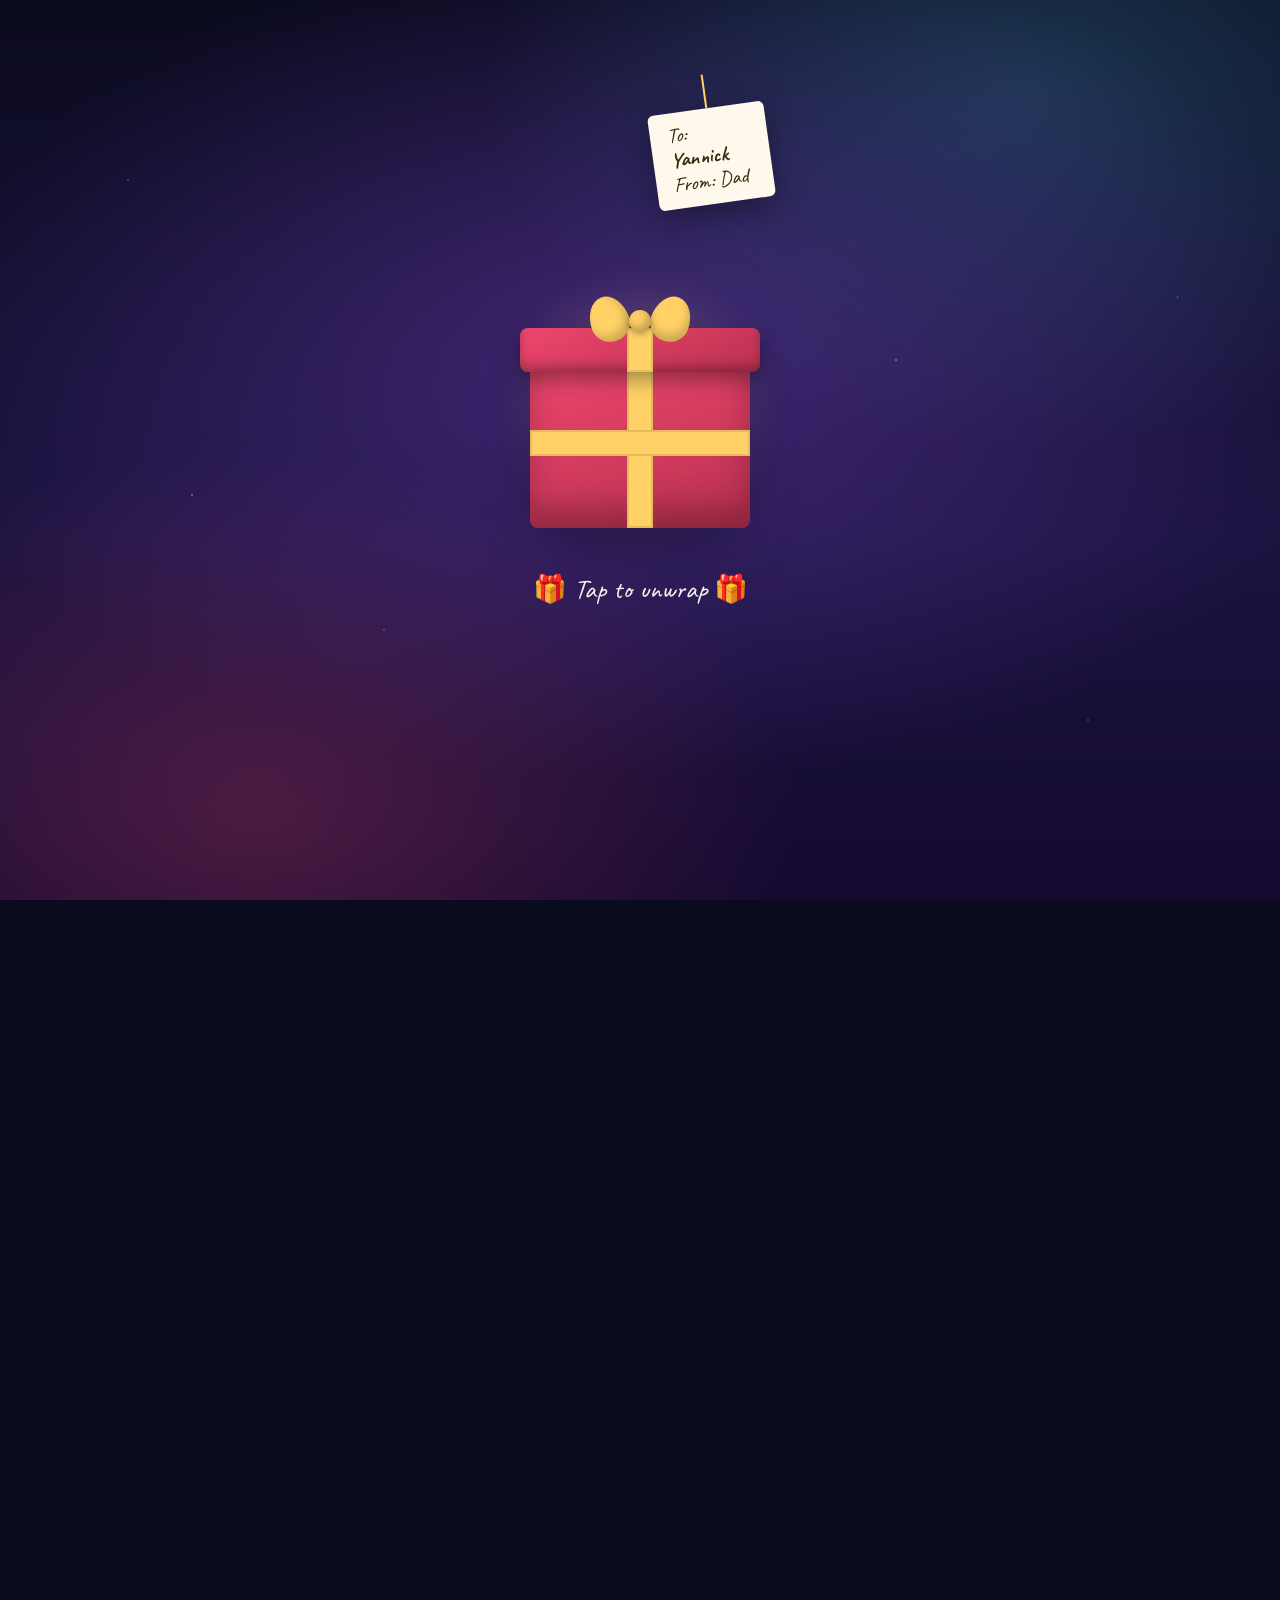
==== commit 43854314: "Gallery page, 20-photo limit, gift card PDF, copy tweaks - gallery.html: standalone page rendering a" ====
--- a/index.html
+++ b/index.html
@@ -60,7 +60,7 @@
       <div class="hero-inner">
         <p class="kicker">brigger.dk presents</p>
         <h1>
-          <span class="wish" id="wish">Happy Birthday</span><span class="wish-comma">,</span><br>
+          <span class="wish" id="wish">Happy Birthday</span><br>
           <span class="name">Yannick!</span>
         </h1>
         <p class="sub">A tiny corner of the internet, wrapped up and handed to you with love. <br>Do whatever you want with it — it's yours. 💙</p>
@@ -85,7 +85,7 @@
         <article class="card reveal"><span class="emoji">🌱</span><h3>Founder's Associate @ mympact</h3><p>Helped scale it to CHF 850k and 10k users. Casual.</p></article>
         <article class="card reveal"><span class="emoji">🎯</span><h3>GTM Lead @ Pandektes</h3><p>From SDR to Account Executive to GTM Lead in 19 months. The legal research platform of the future — and Yannick's helping the world find it.</p></article>
         <article class="card reveal"><span class="emoji">🎭</span><h3>Founded the Cabaret Card of Lucerne</h3><p>Because cabaret in Lucerne needed its own loyalty card. Obviously.</p></article>
-        <article class="card reveal"><span class="emoji">⚖️</span><h3>Also a Bachelor of Law</h3><p>In case the Master's wasn't enough.</p></article>
+        <article class="card reveal"><span class="emoji">⚖️</span><h3>Also a Bachelor of Law from University of Zürich</h3><p>As if HSG wasn't enough.</p></article>
         <article class="card reveal"><span class="emoji">💙</span><h3>A really good son</h3><p>This one is from Dad. No notes.</p></article>
       </div>
     </section>
@@ -94,12 +94,15 @@
     <section class="section gallery" id="gallery">
       <h2>A few favourite moments</h2>
       <p class="gallery-sub">A lifetime of you, scrolling past. Tap any photo to open it.</p>
-      <div class="photo-grid" id="photoGrid">
+      <div class="photo-grid" id="photoGrid" data-limit="20">
         <!-- filled by script.js from photos/manifest.json -->
       </div>
       <div class="photo-placeholder" id="photoPlaceholder">
         <span class="ph-emoji">📸</span>
         <p>Photos incoming. Dad is currently buried in a pile of hard drives.</p>
+      </div>
+      <div class="gallery-cta" id="galleryCta" hidden>
+        <a class="btn primary" href="gallery.html">See all photos →</a>
       </div>
     </section>
 
@@ -161,6 +164,7 @@
 
     <footer class="footer">
       <p><strong>brigger.dk</strong> · built with love in 2026 · 🎁</p>
+      <p><a href="gallery.html">📷 Full photo gallery</a></p>
       <p class="tiny">Psst — try the Konami code.</p>
     </footer>
   </main>
--- a/styles.css
+++ b/styles.css
@@ -380,6 +380,50 @@
 .photo-placeholder .ph-emoji { font-size: 3rem; display: block; margin-bottom: 0.5rem; }
 .photo-placeholder.hidden { display: none; }
 
+.gallery-cta {
+  margin-top: 2.5rem;
+  text-align: center;
+}
+
+/* Standalone gallery page */
+.gallery-page {
+  background: var(--bg-0);
+  min-height: 100vh;
+}
+.gallery-page .gallery-header {
+  padding: 3rem 1.25rem 1.5rem;
+  max-width: 1200px;
+  margin: 0 auto;
+  text-align: center;
+}
+.gallery-page .back-link {
+  display: inline-block;
+  margin-bottom: 1rem;
+  color: var(--ink-dim);
+  text-decoration: none;
+  font-size: 0.9rem;
+  transition: color 150ms ease;
+}
+.gallery-page .back-link:hover { color: var(--accent); }
+.gallery-page h1 {
+  font-family: "Fraunces", Georgia, serif;
+  font-weight: 900;
+  font-size: clamp(2rem, 5vw, 3rem);
+  margin: 0.25rem 0 0.5rem;
+  background: linear-gradient(90deg, var(--accent), var(--accent-2));
+  -webkit-background-clip: text; background-clip: text;
+  color: transparent;
+}
+.gallery-page .sub {
+  color: var(--ink-dim);
+  margin: 0 0 1rem;
+}
+.gallery-page main {
+  max-width: 1200px;
+  margin: 0 auto;
+  padding: 1rem 1.25rem 5rem;
+}
+
 /* Photo lightbox */
 #lightbox {
   position: fixed; inset: 0;
@@ -392,8 +436,11 @@
 }
 #lightbox.visible { display: grid; }
 #lightbox img {
-  max-width: 100%;
-  max-height: 100%;
+  max-width: calc(100vw - 4rem);
+  max-height: calc(100dvh - 4rem);
+  width: auto;
+  height: auto;
+  object-fit: contain;
   border-radius: 8px;
   box-shadow: var(--shadow);
   cursor: default;
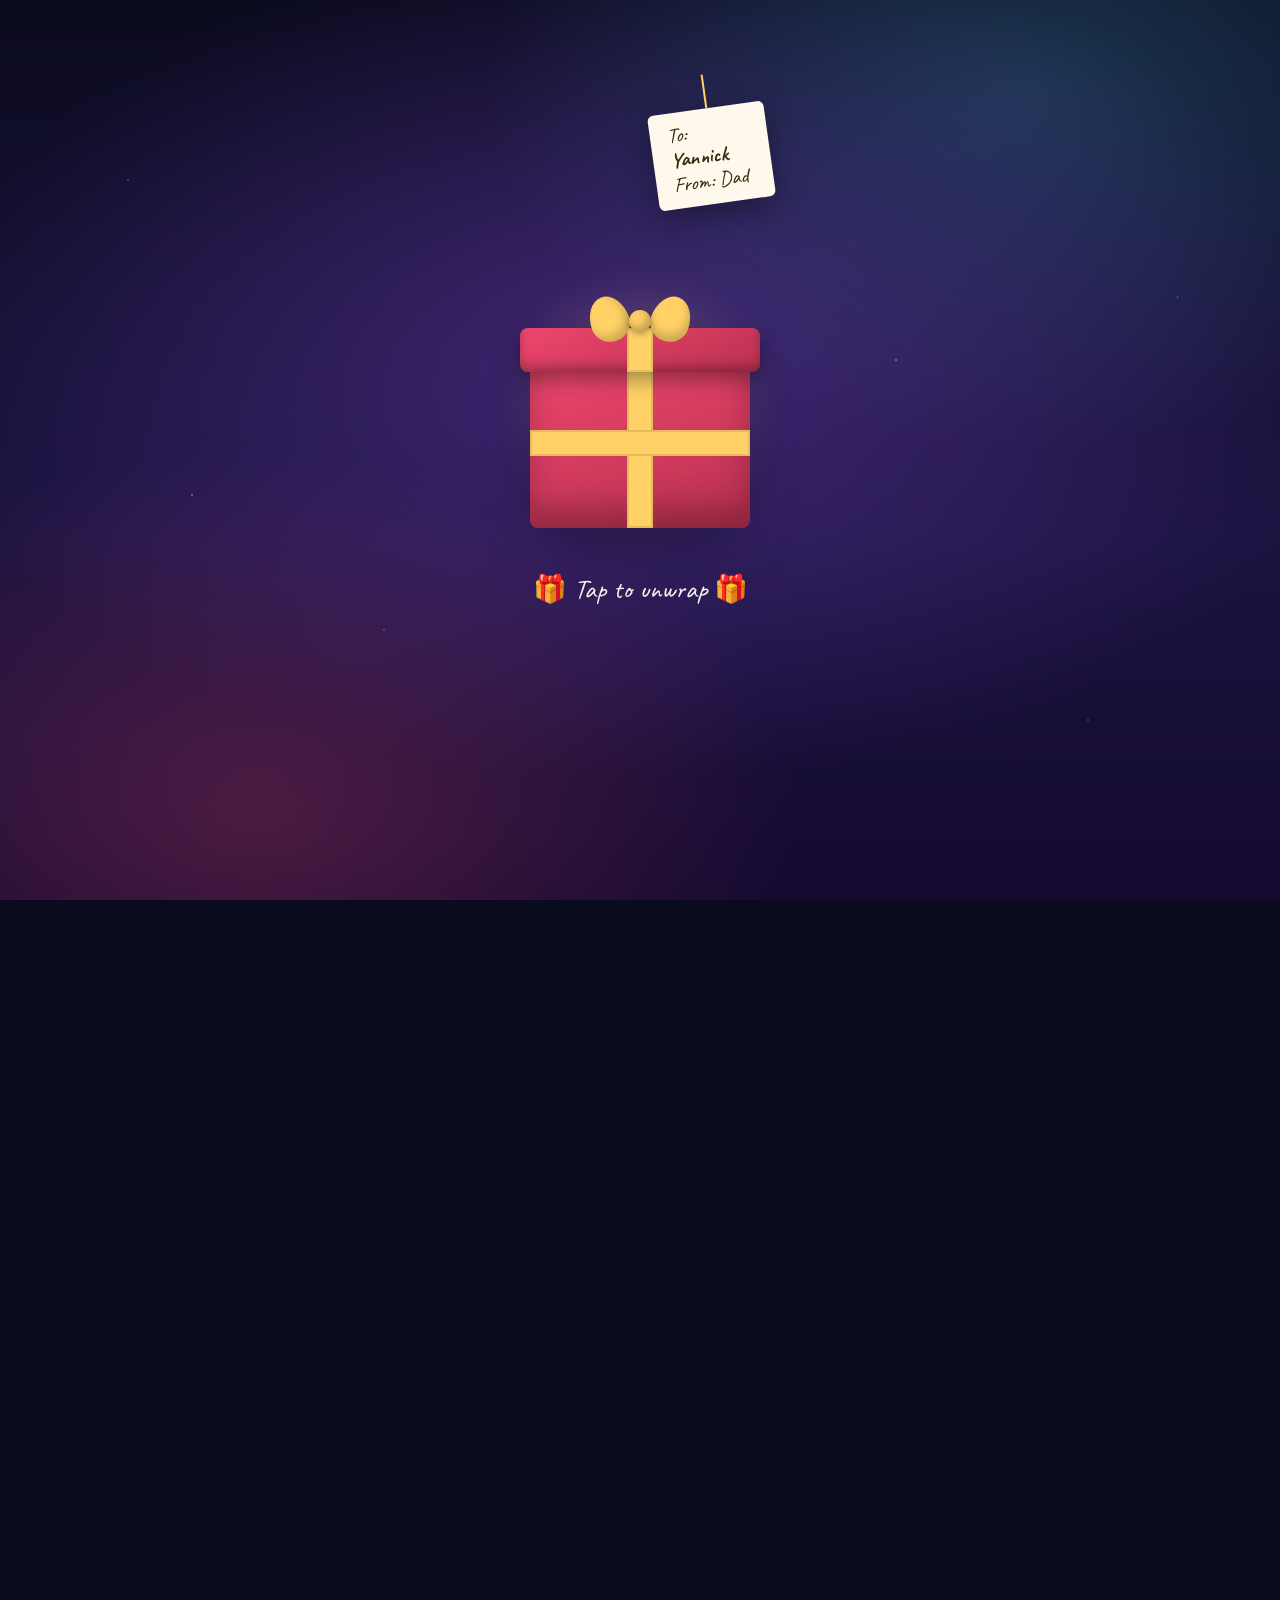
==== commit dd26fdaf: "Theatre curtain password gate over photo galleries Red velvet curtain with gold pelmet overlays the " ====
--- a/index.html
+++ b/index.html
@@ -10,7 +10,7 @@
   <link rel="preconnect" href="https://fonts.googleapis.com">
   <link rel="preconnect" href="https://fonts.gstatic.com" crossorigin>
   <link href="https://fonts.googleapis.com/css2?family=Fraunces:ital,wght@0,400;0,700;0,900;1,700&family=Inter:wght@400;500;600&family=Caveat:wght@500;700&display=swap" rel="stylesheet">
-  <link rel="stylesheet" href="styles.css">
+  <link rel="stylesheet" href="styles.css?v=2">
 </head>
 <body>
 
@@ -94,12 +94,27 @@
     <section class="section gallery" id="gallery">
       <h2>A few favourite moments</h2>
       <p class="gallery-sub">A lifetime of you, scrolling past. Tap any photo to open it.</p>
-      <div class="photo-grid" id="photoGrid" data-limit="20">
-        <!-- filled by script.js from photos/manifest.json -->
-      </div>
-      <div class="photo-placeholder" id="photoPlaceholder">
-        <span class="ph-emoji">📸</span>
-        <p>Photos incoming. Dad is currently buried in a pile of hard drives.</p>
+      <div class="curtain-stage">
+        <div class="curtain" id="curtain" role="button" tabindex="0"
+             aria-label="Private gallery — tap to enter the password">
+          <div class="curtain-pelmet">
+            <span class="pelmet-title">🎭 Private Gallery 🎭</span>
+            <span class="pelmet-swag" aria-hidden="true"></span>
+          </div>
+          <div class="curtain-panel curtain-left"  aria-hidden="true"></div>
+          <div class="curtain-panel curtain-right" aria-hidden="true"></div>
+          <div class="curtain-placard">
+            <span class="placard-icon">🔒</span>
+            <span class="placard-text">Tap to enter the password</span>
+          </div>
+        </div>
+        <div class="photo-grid" id="photoGrid" data-limit="20">
+          <!-- filled by script.js from photos/manifest.json -->
+        </div>
+        <div class="photo-placeholder" id="photoPlaceholder">
+          <span class="ph-emoji">📸</span>
+          <p>Photos incoming. Dad is currently buried in a pile of hard drives.</p>
+        </div>
       </div>
       <div class="gallery-cta" id="galleryCta" hidden>
         <a class="btn primary" href="gallery.html">See all photos →</a>
@@ -169,6 +184,6 @@
     </footer>
   </main>
 
-  <script src="script.js"></script>
+  <script src="script.js?v=2"></script>
 </body>
 </html>
--- a/styles.css
+++ b/styles.css
@@ -424,6 +424,216 @@
   padding: 1rem 1.25rem 5rem;
 }
 
+/* =========================================================
+   Theater curtain — password gate
+   ========================================================= */
+.curtain-stage {
+  position: relative;
+  min-height: 420px;
+  border-radius: var(--radius);
+}
+
+.curtain {
+  position: absolute;
+  inset: 0;
+  z-index: 10;
+  cursor: pointer;
+  overflow: hidden;
+  border-radius: var(--radius);
+}
+
+/* Pelmet (valance) */
+.curtain-pelmet {
+  position: absolute;
+  top: 0; left: 0; right: 0;
+  height: 56px;
+  background:
+    linear-gradient(180deg, rgba(255,255,255,0.08), transparent 40%),
+    linear-gradient(180deg, #3a0a12 0%, #1a0308 100%);
+  border-bottom: 2px solid rgba(255,209,102,0.35);
+  display: grid; place-items: center;
+  z-index: 6;
+  box-shadow: 0 6px 16px rgba(0,0,0,0.55);
+  transition: transform 900ms ease 700ms;
+}
+.pelmet-title {
+  font-family: "Fraunces", Georgia, serif;
+  font-weight: 900;
+  color: var(--accent);
+  letter-spacing: 0.18em;
+  font-size: 0.95rem;
+  text-transform: uppercase;
+  text-shadow: 0 2px 0 rgba(0,0,0,0.6);
+}
+.pelmet-swag {
+  position: absolute;
+  left: 0; right: 0; bottom: -14px;
+  height: 16px;
+  background:
+    radial-gradient(14px 16px at 20px 0, #1a0308 13px, transparent 14px) repeat-x;
+  background-size: 40px 16px;
+  filter: drop-shadow(0 4px 3px rgba(0,0,0,0.5));
+}
+
+/* Velvet panels */
+.curtain-panel {
+  position: absolute;
+  top: 0; bottom: 0;
+  width: 52%;
+  background:
+    linear-gradient(180deg, rgba(255,255,255,0.06), transparent 25%, rgba(0,0,0,0.4) 100%),
+    repeating-linear-gradient(90deg,
+      #4a0a14 0, #6e1020 14px, #8a1a2a 28px, #6e1020 42px, #4a0a14 56px);
+  transition: transform 1700ms cubic-bezier(.7,0,.25,1);
+  will-change: transform;
+}
+.curtain-left  { left:  -1px; box-shadow: inset -12px 0 28px rgba(0,0,0,0.55); }
+.curtain-right { right: -1px; box-shadow: inset  12px 0 28px rgba(0,0,0,0.55); }
+
+/* Placard / call to action */
+.curtain-placard {
+  position: absolute;
+  left: 50%; top: 55%;
+  transform: translate(-50%, -50%);
+  background: linear-gradient(180deg, #fff8ec, #f2d48c);
+  color: #2a1a06;
+  padding: 0.95rem 1.4rem;
+  border-radius: 999px;
+  font-family: "Fraunces", Georgia, serif;
+  font-weight: 700;
+  font-size: 1.05rem;
+  box-shadow:
+    0 14px 32px rgba(0,0,0,0.55),
+    inset 0 0 0 2px rgba(255,209,102,0.6);
+  z-index: 8;
+  display: inline-flex;
+  align-items: center;
+  gap: 0.55rem;
+  white-space: nowrap;
+  animation: placard-bob 2.8s ease-in-out infinite;
+  transition: box-shadow 200ms ease, transform 300ms ease, opacity 300ms ease;
+}
+@keyframes placard-bob {
+  0%,100% { transform: translate(-50%, -50%); }
+  50%     { transform: translate(-50%, calc(-50% - 6px)); }
+}
+.placard-icon { font-size: 1.1rem; }
+.curtain:hover .curtain-placard,
+.curtain:focus-visible .curtain-placard {
+  box-shadow:
+    0 18px 40px rgba(0,0,0,0.6),
+    inset 0 0 0 2px rgba(255,209,102,0.95);
+}
+.curtain:focus-visible { outline: 3px dashed var(--accent); outline-offset: 4px; }
+
+/* Opening animation */
+.curtain.opening .curtain-left   { transform: translateX(-102%); }
+.curtain.opening .curtain-right  { transform: translateX( 102%); }
+.curtain.opening .curtain-placard { opacity: 0; transform: translate(-50%, -50%) scale(0.9); animation: none; }
+.curtain.opening .curtain-pelmet { transform: translateY(-100%); }
+.curtain.open { display: none; }
+
+/* ===== Password modal ===== */
+.password-modal {
+  position: fixed; inset: 0;
+  background: rgba(5,3,10,0.78);
+  backdrop-filter: blur(8px);
+  -webkit-backdrop-filter: blur(8px);
+  display: none; place-items: center;
+  z-index: 9998;
+  padding: 1.25rem;
+}
+.password-modal.visible { display: grid; }
+.password-card {
+  background: linear-gradient(160deg, #fff8ec, #fbe7c6);
+  color: #2a1a06;
+  border-radius: 20px;
+  padding: 2.1rem 1.75rem 1.6rem;
+  max-width: 420px;
+  width: 100%;
+  box-shadow:
+    0 30px 80px -20px rgba(0,0,0,0.7),
+    inset 0 0 0 2px rgba(239,71,111,0.25);
+  text-align: center;
+  position: relative;
+  font-family: "Inter", system-ui, sans-serif;
+  animation: modal-pop 300ms cubic-bezier(.2,.9,.3,1.4);
+}
+@keyframes modal-pop {
+  from { opacity: 0; transform: translateY(20px) scale(0.94); }
+  to   { opacity: 1; transform: none; }
+}
+.password-close {
+  position: absolute;
+  top: 0.4rem; right: 0.65rem;
+  background: none; border: none;
+  font-size: 1.6rem; line-height: 1;
+  color: #8a1538; cursor: pointer;
+  padding: 0.25rem 0.5rem;
+}
+.password-icon { font-size: 2.1rem; display: block; margin: 0 0 0.15rem; }
+.password-card h3 {
+  font-family: "Fraunces", Georgia, serif;
+  font-size: 1.5rem;
+  color: #8a1538;
+  margin: 0 0 0.35rem;
+}
+.password-card > p {
+  color: #5a3a20;
+  margin: 0 0 1rem;
+  font-size: 0.95rem;
+  line-height: 1.5;
+}
+#passwordForm { display: grid; gap: 0.65rem; }
+#passwordInput {
+  padding: 0.85rem 1rem;
+  border-radius: 12px;
+  border: 2px solid rgba(138,21,56,0.25);
+  background: #fff;
+  color: #2a1a06;
+  font-size: 1rem;
+  font-family: inherit;
+  outline: none;
+  transition: border-color 150ms ease, box-shadow 150ms ease;
+}
+#passwordInput:focus {
+  border-color: #8a1538;
+  box-shadow: 0 0 0 3px rgba(138,21,56,0.18);
+}
+#passwordInput.shake { animation: shake 420ms ease; border-color: #b8304f; }
+@keyframes shake {
+  0%,100% { transform: translateX(0); }
+  20%     { transform: translateX(-8px); }
+  40%     { transform: translateX( 8px); }
+  60%     { transform: translateX(-6px); }
+  80%     { transform: translateX( 4px); }
+}
+#passwordForm .btn.primary {
+  border: none;
+  cursor: pointer;
+  font-family: inherit;
+  font-size: 1rem;
+  padding: 0.8rem 1.2rem;
+}
+.password-error {
+  color: #b8304f;
+  font-size: 0.85rem;
+  margin: 0.5rem 0 0;
+}
+.password-hint {
+  color: #7a5a38;
+  font-size: 0.8rem;
+  margin: 0.75rem 0 0;
+  font-style: italic;
+}
+
+@media (max-width: 600px) {
+  .curtain-pelmet { height: 46px; }
+  .pelmet-title   { font-size: 0.8rem; letter-spacing: 0.12em; }
+  .curtain-placard { font-size: 0.95rem; padding: 0.8rem 1.1rem; }
+  .curtain-stage  { min-height: 340px; }
+}
+
 /* Photo lightbox */
 #lightbox {
   position: fixed; inset: 0;
